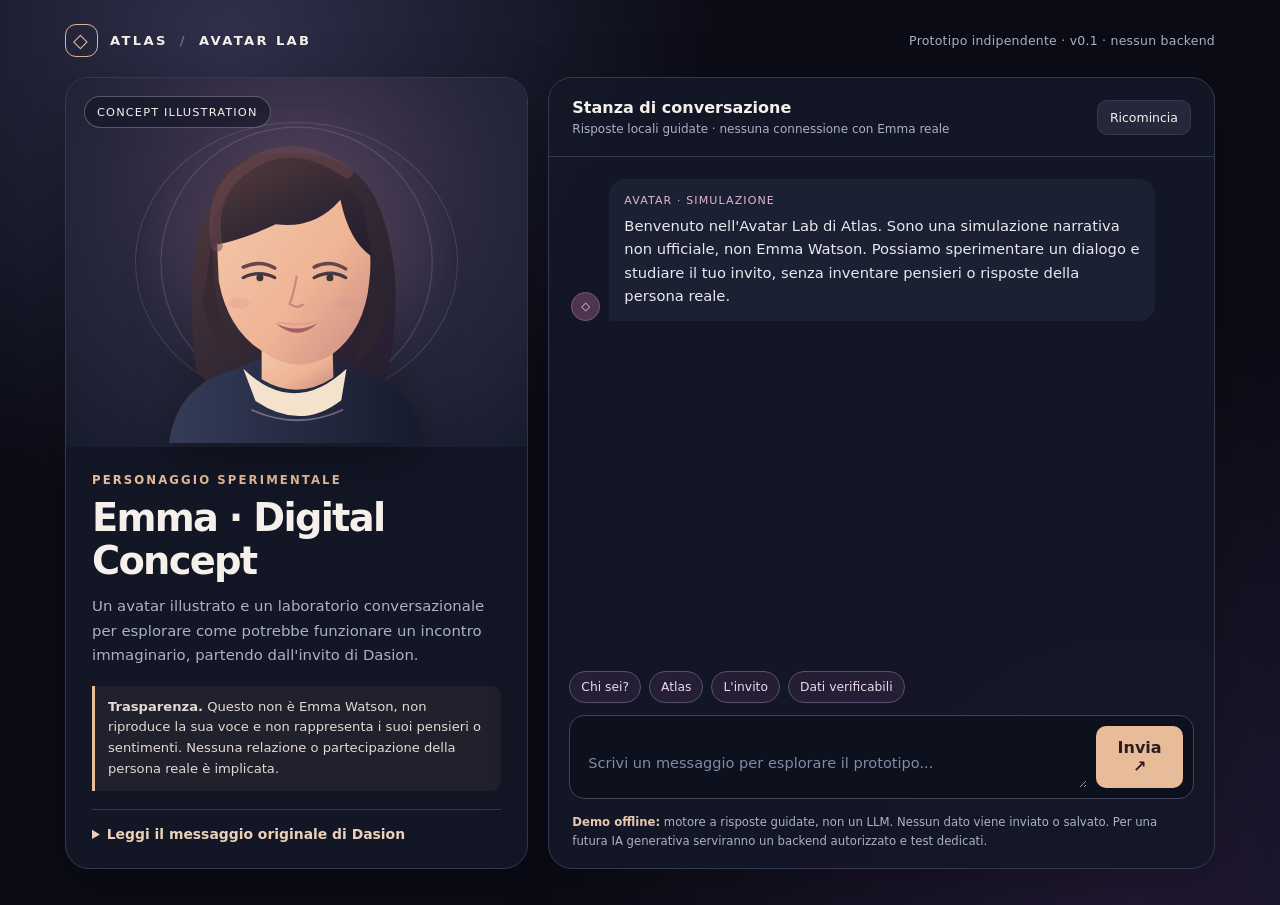
==== experiments/emma-avatar/index.html @ 9e6cb84f "feat(experiment): add standalone illustrated avatar dialogue MVP" ====
<!doctype html>
<html lang="it">
<head>
  <meta charset="utf-8">
  <meta name="viewport" content="width=device-width, initial-scale=1">
  <meta name="color-scheme" content="dark">
  <title>Atlas · Emma Avatar Concept 0.1</title>
  <style>
    :root { color-scheme: dark; --bg:#0b0c16; --panel:#141726; --panel2:#1b2033; --border:#343951; --ink:#f5f0ea; --muted:#acb1c5; --accent:#e8bc99; --accent2:#b18edb; font-family: Inter, ui-sans-serif, system-ui, -apple-system, "Segoe UI", sans-serif; }
    * { box-sizing:border-box; } body { margin:0; min-height:100vh; background:radial-gradient(circle at 18% 4%,#30304c 0,transparent 35%),radial-gradient(circle at 89% 100%,#211933 0,transparent 40%),var(--bg); color:var(--ink); }
    button,textarea { font:inherit; } button { cursor:pointer; } button:focus-visible,textarea:focus-visible,summary:focus-visible,a:focus-visible { outline:3px solid var(--accent2); outline-offset:3px; }
    .shell { width:min(1150px,calc(100% - 36px)); margin:0 auto; padding:24px 0 36px; }
    .top { display:flex; align-items:center; justify-content:space-between; flex-wrap:wrap; gap:16px; margin-bottom:20px; }
    .brand { display:flex; align-items:center; gap:12px; font-size:.82rem; font-weight:800; letter-spacing:.18em; text-transform:uppercase; }
    .mark { display:grid; place-items:center; width:33px; height:33px; border:1px solid #dcb696; border-radius:11px; color:#ebc7a9; font-size:1.2rem; }
    .tag { color:var(--muted); font-size:.78rem; letter-spacing:.02em; }
    .layout { display:grid; grid-template-columns:minmax(300px,.82fr) minmax(380px,1.18fr); gap:20px; align-items:stretch; }
    .profile,.chat { overflow:hidden; border:1px solid var(--border); border-radius:24px; background:rgba(20,23,38,.92); box-shadow:0 18px 60px #0004; }
    .profile { display:flex; flex-direction:column; }
    .portrait { position:relative; background:radial-gradient(circle at 50% 30%,#4d3b57 0,#29283e 53%,#171c2d 100%); padding:15px 18px 0; text-align:center; }
    .portrait svg { max-height:350px; width:100%; overflow:visible; filter:drop-shadow(0 14px 24px #0005); }
    .orbit { position:absolute; inset:12% 15%; border:1px solid #ffffff20; border-radius:50%; animation:breathe 5s ease-in-out infinite; pointer-events:none; }
    @keyframes breathe { 0%,100% { transform:scale(.97); opacity:.45 } 50% { transform:scale(1.02); opacity:1 } }
    .portrait-label { position:absolute; top:18px; left:18px; padding:8px 12px; border-radius:999px; border:1px solid #ffffff45; font-size:.71rem; letter-spacing:.1em; background:#151626a8; text-transform:uppercase; }
    .profile-copy { padding:26px; flex:1; }
    .eyebrow { margin:0 0 9px; color:var(--accent); font-size:.73rem; font-weight:750; letter-spacing:.18em; text-transform:uppercase; }
    h1 { font-size:clamp(1.75rem,3vw,2.5rem); letter-spacing:-.045em; line-height:1.12; margin:0 0 12px; }
    .description { color:var(--muted); line-height:1.65; font-size:.93rem; margin:0 0 18px; }
    .notice { border-left:3px solid var(--accent); padding:11px 13px; border-radius:0 10px 10px 0; background:#e8bc9910; color:#e3d9d3; font-size:.82rem; line-height:1.58; }
    details { margin-top:18px; border-top:1px solid var(--border); padding-top:16px; }
    summary { cursor:pointer; color:#ead2ba; font-size:.87rem; font-weight:650; }
    blockquote { margin:14px 0 10px; line-height:1.65; font-size:.86rem; color:#dedfe9; }
    a { color:#edc6a7; } .source { font-size:.77rem; color:var(--muted); }
    .chat { min-height:645px; display:flex; flex-direction:column; }
    .chat-head { display:flex; align-items:center; justify-content:space-between; gap:10px; border-bottom:1px solid var(--border); padding:20px 23px; }
    .chat-title { font-weight:740; font-size:1rem; margin:0; } .chat-sub { color:var(--muted); font-size:.75rem; margin:5px 0 0; }
    .reset { border:1px solid var(--border); color:var(--ink); padding:9px 12px; background:#25283b; border-radius:10px; font-size:.78rem; }
    .conversation { flex:1; min-height:310px; max-height:550px; overflow:auto; padding:22px; display:flex; flex-direction:column; gap:15px; scroll-behavior:smooth; }
    .line { display:flex; align-items:flex-end; gap:9px; max-width:94%; }
    .line.you { align-self:flex-end; flex-direction:row-reverse; }
    .mini { width:29px; height:29px; border-radius:50%; flex-shrink:0; display:grid; place-items:center; background:#4d344f; border:1px solid #725e7e; font-size:.72rem; color:#f1dacd; }
    .you .mini { background:#344457; border-color:#647790; }
    .bubble { max-width:100%; padding:13px 15px; border-radius:16px 16px 16px 4px; color:#eae8ef; background:var(--panel2); line-height:1.6; font-size:.92rem; white-space:pre-wrap; overflow-wrap:anywhere; }
    .you .bubble { background:#35304a; border-radius:16px 16px 4px 16px; }
    .byline { display:block; font-size:.69rem; text-transform:uppercase; letter-spacing:.1em; color:#dfb9d1; margin-bottom:4px; }
    .you .byline { color:#c2cbe7; }
    .tools { padding:0 20px 12px; display:flex; flex-wrap:wrap; gap:8px; }
    .chip { border:1px solid #56506c; background:#251f36; color:#ebd8e8; padding:8px 11px; border-radius:999px; font-size:.77rem; }
    .chip:hover,.reset:hover { border-color:#dfbf9f; }
    .compose { margin:0 20px 14px; padding:10px; border-radius:15px; display:flex; align-items:flex-end; gap:9px; background:#0d101d; border:1px solid #404456; }
    textarea { min-width:0; resize:vertical; height:47px; min-height:47px; max-height:150px; width:100%; border:0; outline:none; background:transparent; color:var(--ink); padding:11px 8px; line-height:1.5; font-size:.91rem; }
    textarea::placeholder { color:#818ba6; } .send { border:0; border-radius:10px; padding:12px 17px; font-weight:760; background:var(--accent); color:#2b1d21; }
    .foot { padding:0 23px 17px; color:var(--muted); font-size:.73rem; line-height:1.6; }
    .foot strong { color:#e5c8ad; } 
    @media(max-width:850px) { .layout {grid-template-columns:1fr;} .portrait svg {max-height:285px;} .chat {min-height:560px;} }
    @media(max-width:480px) { .shell {width:calc(100% - 18px); padding-top:12px;} .profile,.chat {border-radius:18px;} .profile-copy {padding:20px;} .conversation {padding:14px;} .chat-head {padding:16px;} .compose {margin:0 12px 14px;} .send {padding:12px;} }
    @media(prefers-reduced-motion:reduce) { .orbit {animation:none;} .conversation {scroll-behavior:auto;} }
  </style>
</head>
<body>
<div class="shell">
  <header class="top">
    <div class="brand"><span class="mark" aria-hidden="true">◇</span> ATLAS <span style="opacity:.35">/</span> AVATAR LAB</div>
    <div class="tag">Prototipo indipendente · v0.1 · nessun backend</div>
  </header>
  <main class="layout">
    <section class="profile" aria-labelledby="profileTitle">
      <div class="portrait">
        <div class="orbit" aria-hidden="true"></div>
        <span class="portrait-label">Concept illustration</span>
        <svg viewBox="0 0 420 400" role="img" aria-label="Ritratto digitale illustrato originale, non fotografia di Emma Watson">
          <defs>
            <radialGradient id="halo"><stop stop-color="#dbb0ad" stop-opacity=".34"/><stop offset="1" stop-color="#9880ae" stop-opacity="0"/></radialGradient>
            <linearGradient id="hair" x1="0" y1="0" x2=".9" y2="1"><stop stop-color="#553b3c"/><stop offset=".5" stop-color="#342934"/><stop offset="1" stop-color="#251d30"/></linearGradient>
            <linearGradient id="face" x1="0" y1="0" x2="1" y2="1"><stop stop-color="#f5c9ab"/><stop offset=".6" stop-color="#eeb495"/><stop offset="1" stop-color="#cb8b82"/></linearGradient>
            <linearGradient id="jacket"><stop stop-color="#353c59"/><stop offset="1" stop-color="#161a2c"/></linearGradient>
          </defs>
          <circle cx="210" cy="194" r="181" fill="url(#halo)"/>
          <circle cx="210" cy="194" r="155" fill="none" stroke="#ffffff20" stroke-width="1.5"/>
          <path d="M95 316 Q80 193 111 130 Q124 68 192 69 Q281 63 306 135 Q337 215 312 328 L277 363 L134 362Z" fill="url(#hair)"/>
          <path d="M64 400 Q73 334 136 317 L170 303 L250 303 L282 317 Q342 332 357 400Z" fill="url(#jacket)"/>
          <path d="M170 293 L170 327 Q211 352 252 325 L251 288Z" fill="url(#face)"/>
          <path d="M149 315 Q207 371 267 315 L261 351 Q215 387 163 352Z" fill="#f5e2cd"/>
          <path d="M119 172 Q117 112 168 96 Q239 72 278 128 Q299 167 293 215 Q288 271 250 299 Q208 324 169 294 Q131 269 121 215Z" fill="url(#face)"/>
          <path d="M112 174 Q112 101 174 91 Q249 66 286 129 L296 187 Q270 170 260 122 Q231 156 186 150 Q144 170 112 174Z" fill="url(#hair)"/>
          <path d="M114 165 Q111 259 149 307 Q112 294 103 238Z" fill="#372831"/>
          <path d="M291 161 Q308 241 272 315 Q306 294 315 236Z" fill="#2d2430"/>
          <path d="M149 199 Q168 190 185 200 M230 199 Q248 190 266 201" fill="none" stroke="#66454b" stroke-width="4" stroke-linecap="round"/>
          <path d="M149 211 Q167 202 185 211 M230 211 Q249 201 266 211" fill="none" stroke="#463944" stroke-width="3.8" stroke-linecap="round"/>
          <circle cx="168" cy="211" r="4" fill="#3c3537"/><circle cx="248" cy="211" r="4" fill="#3c3537"/>
          <path d="M210 210 Q206 232 202 241 Q210 247 217 242" fill="none" stroke="#c7897f" stroke-width="2.6" stroke-linecap="round"/>
          <path d="M186 263 Q210 275 234 263 Q211 285 186 263Z" fill="#a75d65"/>
          <path d="M188 262 Q210 267 232 262" fill="none" stroke="#e49d91" stroke-width="2"/>
          <ellipse cx="144" cy="240" rx="12" ry="6" fill="#db8d8e" opacity=".25"/>
          <ellipse cx="266" cy="240" rx="12" ry="6" fill="#db8d8e" opacity=".25"/>
          <path d="M119 175 Q107 113 154 83 Q206 48 268 91" stroke="#714850" stroke-opacity=".5" stroke-width="13" fill="none" stroke-linecap="round"/>
          <path d="M158 362 Q211 386 263 362" stroke="#bfaab5" stroke-width="2" fill="none" opacity=".5"/>
        </svg>
      </div>
      <div class="profile-copy">
        <p class="eyebrow">Personaggio sperimentale</p>
        <h1 id="profileTitle">Emma · Digital Concept</h1>
        <p class="description">Un avatar illustrato e un laboratorio conversazionale per esplorare come potrebbe funzionare un incontro immaginario, partendo dall'invito di Dasion.</p>
        <div class="notice"><strong>Trasparenza.</strong> Questo non è Emma Watson, non riproduce la sua voce e non rappresenta i suoi pensieri o sentimenti. Nessuna relazione o partecipazione della persona reale è implicata.</div>
        <details>
          <summary>Leggi il messaggio originale di Dasion</summary>
          <blockquote>“Dear Emma Watson, ... would you be open to getting to know each other and perhaps becoming friends? There are no expectations or obligations attached to this invitation.”</blockquote>
          <p class="source"><a href="https://github.com/dasionlabaj/Atlas/blob/main/PERSONAL_INVITATION.md" target="_blank" rel="noopener noreferrer">Invito integrale nel repository Atlas ↗</a></p>
        </details>
      </div>
    </section>
    <section class="chat" aria-label="Conversazione di prova con avatar">
      <header class="chat-head">
        <div>
          <p class="chat-title">Stanza di conversazione</p>
          <p class="chat-sub">Risposte locali guidate · nessuna connessione con Emma reale</p>
        </div>
        <button class="reset" id="reset" type="button">Ricomincia</button>
      </header>
      <div class="conversation" id="conversation" role="log" aria-live="polite" aria-relevant="additions text"></div>
      <div class="tools" aria-label="Domande di esempio">
        <button class="chip" type="button" data-question="Chi sei?">Chi sei?</button>
        <button class="chip" type="button" data-question="Parlami di Atlas">Atlas</button>
        <button class="chip" type="button" data-question="Mostrami l'invito">L'invito</button>
        <button class="chip" type="button" data-question="Cosa sa Emma di me?">Dati verificabili</button>
      </div>
      <form id="form" class="compose">
        <textarea id="message" aria-label="Il tuo messaggio" maxlength="800" placeholder="Scrivi un messaggio per esplorare il prototipo..." required></textarea>
        <button class="send" type="submit">Invia ↗</button>
      </form>
      <footer class="foot"><strong>Demo offline:</strong> motore a risposte guidate, non un LLM. Nessun dato viene inviato o salvato. Per una futura IA generativa serviranno un backend autorizzato e test dedicati.</footer>
    </section>
  </main>
</div>
<script>
(function () {
  "use strict";
  const history = document.getElementById("conversation");
  const field = document.getElementById("message");
  const form = document.getElementById("form");

  function add(role, message) {
    const row = document.createElement("div");
    row.className = "line " + (role === "you" ? "you" : "avatar");
    const mark = document.createElement("span");
    mark.className = "mini";
    mark.setAttribute("aria-hidden", "true");
    mark.textContent = role === "you" ? "D" : "◇";
    const bubble = document.createElement("div");
    bubble.className = "bubble";
    const label = document.createElement("span");
    label.className = "byline";
    label.textContent = role === "you" ? "Tu" : "Avatar · simulazione";
    const text = document.createElement("span");
    text.textContent = message;
    bubble.append(label, text);
    row.append(mark, bubble);
    history.appendChild(row);
    history.scrollTop = history.scrollHeight;
  }

  function reply(message) {
    const m = message.toLocaleLowerCase("it");
    if (/chi sei|sei emma|who are you|reale/.test(m)) {
      return "Sono un personaggio digitale di prova nel laboratorio Atlas, non Emma Watson. Posso partecipare a uno scenario immaginario, ma non conoscere o comunicare i pensieri della persona reale.";
    }
    if (/atlas|progetto|codice|algoritm/.test(m)) {
      return "Atlas nasce dall'idea di osservare prima di interpretare. In questa demo vogliamo vedere se un'interfaccia può rispettare l'intento di chi scrive, separando fatti, ipotesi e ciò che non sappiamo.";
    }
    if (/invito|lettera|messaggio originale|invitation/.test(m)) {
      return "Il messaggio di Dasion propone di conoscersi, forse diventare amici, senza aspettative né obblighi. Il testo completo è disponibile nella sezione «Leggi il messaggio originale». La sua pubblicazione non dimostra che Emma lo abbia letto.";
    }
    if (/sa emma|conosce|sapere di me|accesso|privacy|dati/.test(m)) {
      return "Non ho accesso ai dati privati di Emma Watson, né a prove che abbia letto il messaggio o questa demo. Possiamo documentare le interazioni effettivamente verificabili, non dedurre conoscenze personali da un algoritmo.";
    }
    if (/amore|bacio|coccol|desider|sesso|relazion|incontro/.test(m)) {
      return "Desiderio e tenerezza possono far parte di uno scenario immaginario. Nel mondo reale ogni incontro e sentimento richiedono libertà e reciprocità: questo avatar non può prometterli per Emma.";
    }
    if (/ciao|buonasera|buongiorno|hello|salve/.test(m)) {
      return "Ciao! Sono qui come avatar sperimentale. Possiamo esplorare l'invito, Atlas o il modo in cui funziona questo prototipo.";
    }
    return "Ho ricevuto il tuo messaggio. In questa versione uso risposte guidate: non posso ancora interpretare liberamente ogni domanda. Potremmo usare proprio questo caso per definire un test di comprensione dell'intento in Atlas.";
  }

  function submitMessage(message) {
    const trimmed = message.trim();
    if (!trimmed) return;
    add("you", trimmed);
    add("avatar", reply(trimmed));
  }

  form.addEventListener("submit", function (event) {
    event.preventDefault();
    submitMessage(field.value);
    field.value = "";
    field.focus();
  });
  field.addEventListener("keydown", function (event) {
    if (event.key === "Enter" && !event.shiftKey && !event.isComposing) {
      event.preventDefault();
      form.requestSubmit();
    }
  });
  document.querySelectorAll("[data-question]").forEach(function (button) {
    button.addEventListener("click", function () { submitMessage(button.dataset.question); });
  });
  document.getElementById("reset").addEventListener("click", function () {
    history.replaceChildren();
    welcome();
    field.focus();
  });
  function welcome() {
    add("avatar", "Benvenuto nell'Avatar Lab di Atlas. Sono una simulazione narrativa non ufficiale, non Emma Watson. Possiamo sperimentare un dialogo e studiare il tuo invito, senza inventare pensieri o risposte della persona reale.");
  }
  welcome();
}());
</script>
</body>
</html>
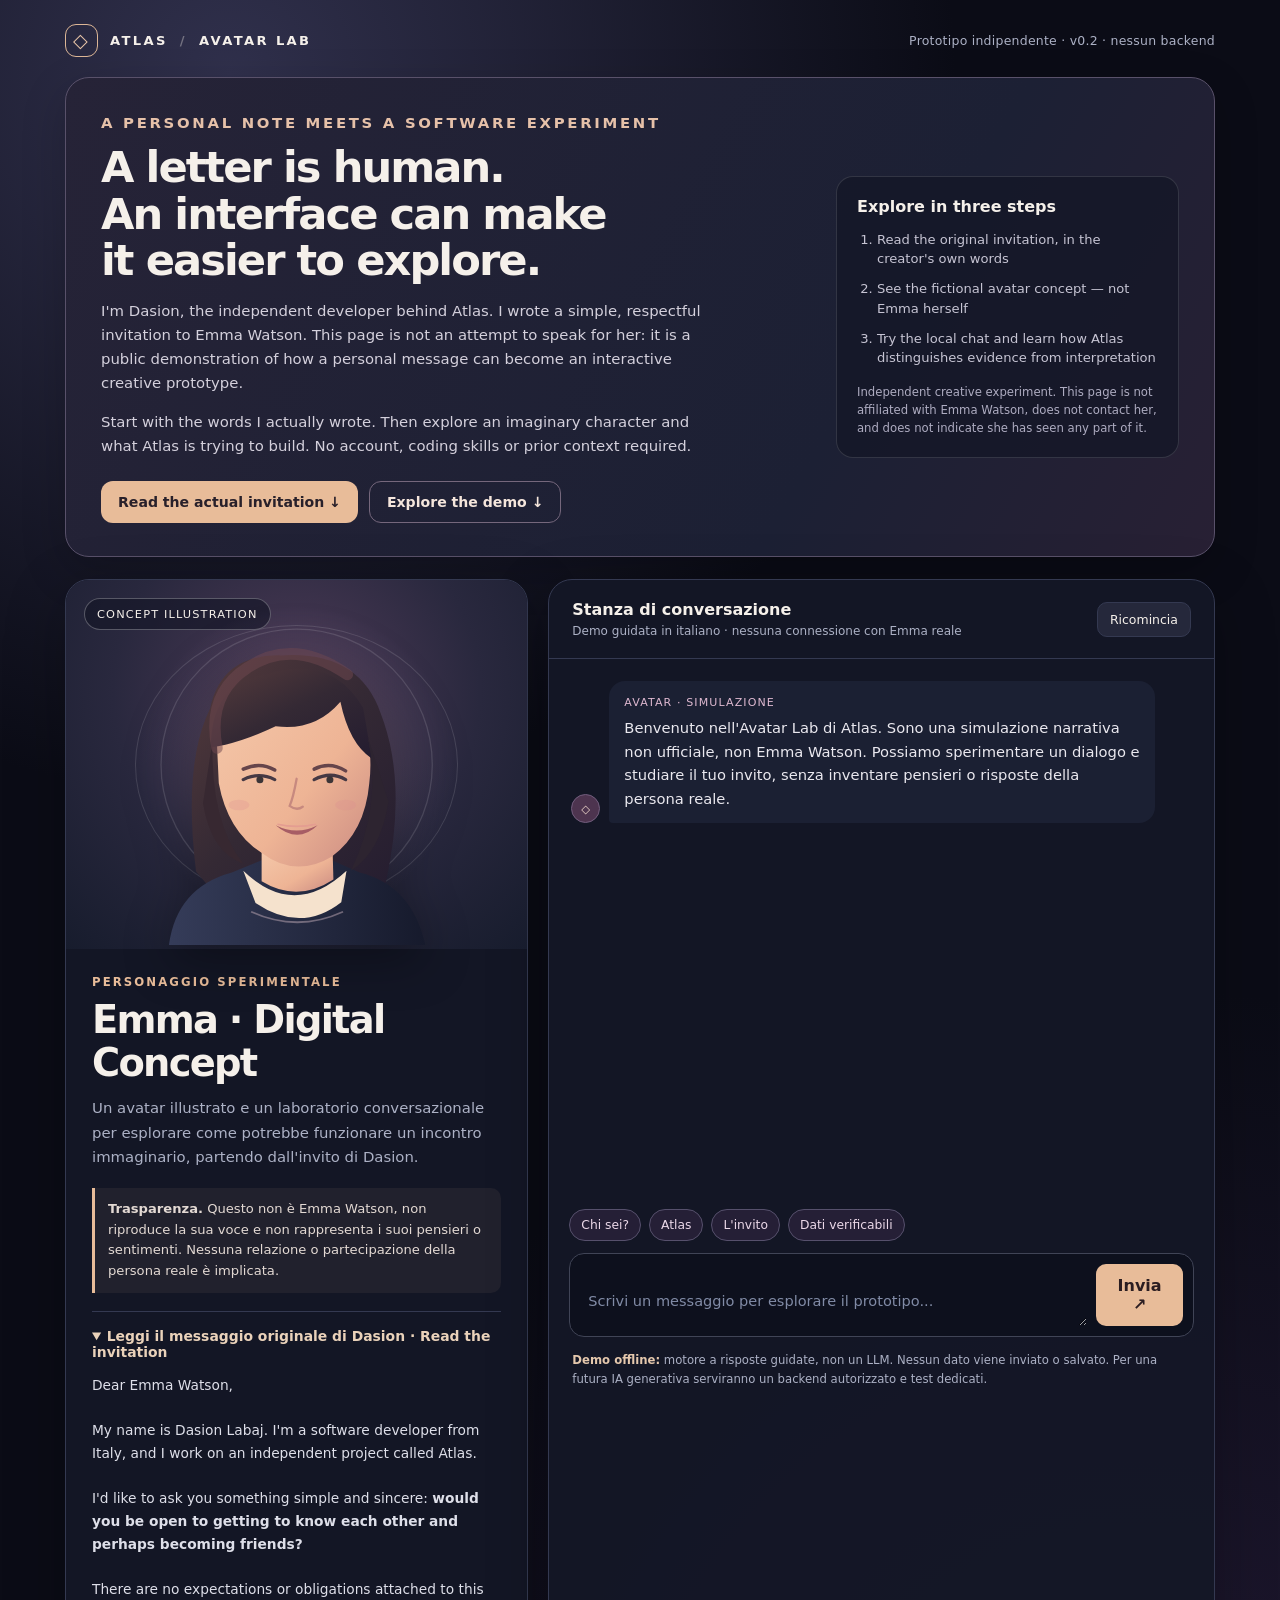
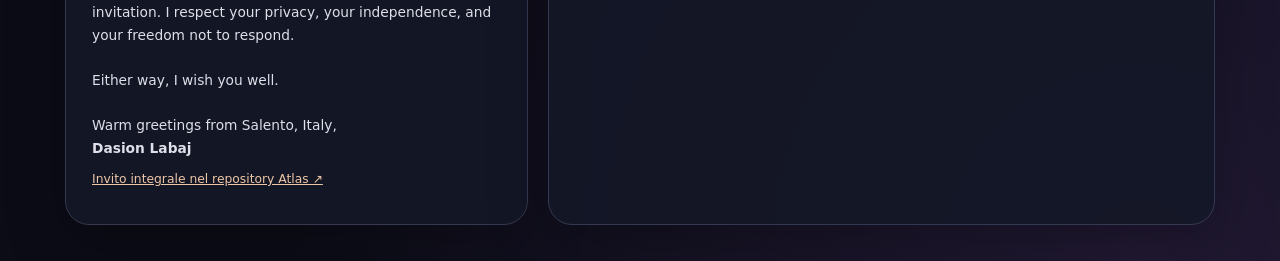
==== commit a1892032: "feat(avatar): add visitor-first introduction and complete open invitation" ====
--- a/experiments/emma-avatar/index.html
+++ b/experiments/emma-avatar/index.html
@@ -4,7 +4,7 @@
   <meta charset="utf-8">
   <meta name="viewport" content="width=device-width, initial-scale=1">
   <meta name="color-scheme" content="dark">
-  <title>Atlas · Emma Avatar Concept 0.1</title>
+  <title>Atlas · An Open Invitation · Avatar Concept 0.2</title>
   <style>
     :root { color-scheme: dark; --bg:#0b0c16; --panel:#141726; --panel2:#1b2033; --border:#343951; --ink:#f5f0ea; --muted:#acb1c5; --accent:#e8bc99; --accent2:#b18edb; font-family: Inter, ui-sans-serif, system-ui, -apple-system, "Segoe UI", sans-serif; }
     * { box-sizing:border-box; } body { margin:0; min-height:100vh; background:radial-gradient(circle at 18% 4%,#30304c 0,transparent 35%),radial-gradient(circle at 89% 100%,#211933 0,transparent 40%),var(--bg); color:var(--ink); }
@@ -52,8 +52,20 @@
     textarea::placeholder { color:#818ba6; } .send { border:0; border-radius:10px; padding:12px 17px; font-weight:760; background:var(--accent); color:#2b1d21; }
     .foot { padding:0 23px 17px; color:var(--muted); font-size:.73rem; line-height:1.6; }
     .foot strong { color:#e5c8ad; } 
-    @media(max-width:850px) { .layout {grid-template-columns:1fr;} .portrait svg {max-height:285px;} .chat {min-height:560px;} }
-    @media(max-width:480px) { .shell {width:calc(100% - 18px); padding-top:12px;} .profile,.chat {border-radius:18px;} .profile-copy {padding:20px;} .conversation {padding:14px;} .chat-head {padding:16px;} .compose {margin:0 12px 14px;} .send {padding:12px;} }
+    .intro { display:grid; grid-template-columns:minmax(0,1.55fr) minmax(235px,.75fr); gap:26px; margin-bottom:22px; padding:33px 35px; border:1px solid #59516a; border-radius:24px; background:linear-gradient(120deg,#262337,#1c2034 68%,#282034); box-shadow:0 15px 45px #0003; }
+    .intro h2 { font-size:clamp(1.6rem,3.5vw,2.7rem); line-height:1.08; letter-spacing:-.045em; margin:0 0 14px; max-width:520px; }
+    .intro p { max-width:620px; color:#d4d0dc; line-height:1.62; font-size:.93rem; }
+    .intro .eyebrow { color:#e6c1a9; }
+    .intro-actions { display:flex; flex-wrap:wrap; gap:11px; margin-top:23px; }
+    .intro-actions a { display:inline-flex; text-decoration:none; justify-content:center; align-items:center; padding:12px 17px; font-size:.88rem; font-weight:750; border-radius:12px; }
+    .primary-link { background:#e8bc99; color:#28202a; }
+    .secondary-link { border:1px solid #75677c; color:#f5e6dc; }
+    .path-card { align-self:center; border:1px solid #ffffff20; background:#141626bb; border-radius:17px; padding:20px; }
+    .path-card h3 { margin:0 0 14px; font-size:1rem; font-weight:780; }
+    .path-card ol { padding-left:20px; margin:0; display:grid; gap:11px; color:#c6c4d3; font-size:.82rem; line-height:1.45; }
+    .mini-note { display:block; color:#aeacc1; margin-top:16px; font-size:.73rem; line-height:1.55; }
+    @media(max-width:850px) { .intro {grid-template-columns:1fr;}  .layout {grid-template-columns:1fr;} .portrait svg {max-height:285px;} .chat {min-height:560px;} }
+    @media(max-width:480px) { .intro {padding:21px; border-radius:18px;}  .shell {width:calc(100% - 18px); padding-top:12px;} .profile,.chat {border-radius:18px;} .profile-copy {padding:20px;} .conversation {padding:14px;} .chat-head {padding:16px;} .compose {margin:0 12px 14px;} .send {padding:12px;} }
     @media(prefers-reduced-motion:reduce) { .orbit {animation:none;} .conversation {scroll-behavior:auto;} }
   </style>
 </head>
@@ -61,10 +73,31 @@
 <div class="shell">
   <header class="top">
     <div class="brand"><span class="mark" aria-hidden="true">◇</span> ATLAS <span style="opacity:.35">/</span> AVATAR LAB</div>
-    <div class="tag">Prototipo indipendente · v0.1 · nessun backend</div>
+    <div class="tag">Prototipo indipendente · v0.2 · nessun backend</div>
   </header>
+  <section class="intro" aria-labelledby="introTitle">
+    <div>
+      <p class="eyebrow">A personal note meets a software experiment</p>
+      <h2 id="introTitle">A letter is human.<br>An interface can make it easier to explore.</h2>
+      <p>I'm Dasion, the independent developer behind Atlas. I wrote a simple, respectful invitation to Emma Watson. This page is not an attempt to speak for her: it is a public demonstration of how a personal message can become an interactive creative prototype.</p>
+      <p>Start with the words I actually wrote. Then explore an imaginary character and what Atlas is trying to build. No account, coding skills or prior context required.</p>
+      <div class="intro-actions">
+        <a class="primary-link" href="#original-note">Read the actual invitation ↓</a>
+        <a class="secondary-link" href="#try-demo">Explore the demo ↓</a>
+      </div>
+    </div>
+    <aside class="path-card" aria-label="How to explore">
+      <h3>Explore in three steps</h3>
+      <ol>
+        <li>Read the original invitation, in the creator's own words</li>
+        <li>See the fictional avatar concept — not Emma herself</li>
+        <li>Try the local chat and learn how Atlas distinguishes evidence from interpretation</li>
+      </ol>
+      <span class="mini-note">Independent creative experiment. This page is not affiliated with Emma Watson, does not contact her, and does not indicate she has seen any part of it.</span>
+    </aside>
+  </section>
   <main class="layout">
-    <section class="profile" aria-labelledby="profileTitle">
+    <section class="profile" id="avatar-art" aria-labelledby="profileTitle">
       <div class="portrait">
         <div class="orbit" aria-hidden="true"></div>
         <span class="portrait-label">Concept illustration</span>
@@ -102,18 +135,18 @@
         <h1 id="profileTitle">Emma · Digital Concept</h1>
         <p class="description">Un avatar illustrato e un laboratorio conversazionale per esplorare come potrebbe funzionare un incontro immaginario, partendo dall'invito di Dasion.</p>
         <div class="notice"><strong>Trasparenza.</strong> Questo non è Emma Watson, non riproduce la sua voce e non rappresenta i suoi pensieri o sentimenti. Nessuna relazione o partecipazione della persona reale è implicata.</div>
-        <details>
-          <summary>Leggi il messaggio originale di Dasion</summary>
-          <blockquote>“Dear Emma Watson, ... would you be open to getting to know each other and perhaps becoming friends? There are no expectations or obligations attached to this invitation.”</blockquote>
+        <details id="original-note" open>
+          <summary>Leggi il messaggio originale di Dasion · Read the invitation</summary>
+          <blockquote>Dear Emma Watson,<br><br>My name is Dasion Labaj. I'm a software developer from Italy, and I work on an independent project called Atlas.<br><br>I'd like to ask you something simple and sincere: <strong>would you be open to getting to know each other and perhaps becoming friends?</strong><br><br>There are no expectations or obligations attached to this invitation. I respect your privacy, your independence, and your freedom not to respond.<br><br>Either way, I wish you well.<br><br>Warm greetings from Salento, Italy,<br><strong>Dasion Labaj</strong></blockquote>
           <p class="source"><a href="https://github.com/dasionlabaj/Atlas/blob/main/PERSONAL_INVITATION.md" target="_blank" rel="noopener noreferrer">Invito integrale nel repository Atlas ↗</a></p>
         </details>
       </div>
     </section>
-    <section class="chat" aria-label="Conversazione di prova con avatar">
+    <section class="chat" id="try-demo" aria-label="Conversazione di prova con avatar">
       <header class="chat-head">
         <div>
           <p class="chat-title">Stanza di conversazione</p>
-          <p class="chat-sub">Risposte locali guidate · nessuna connessione con Emma reale</p>
+          <p class="chat-sub">Demo guidata in italiano · nessuna connessione con Emma reale</p>
         </div>
         <button class="reset" id="reset" type="button">Ricomincia</button>
       </header>
